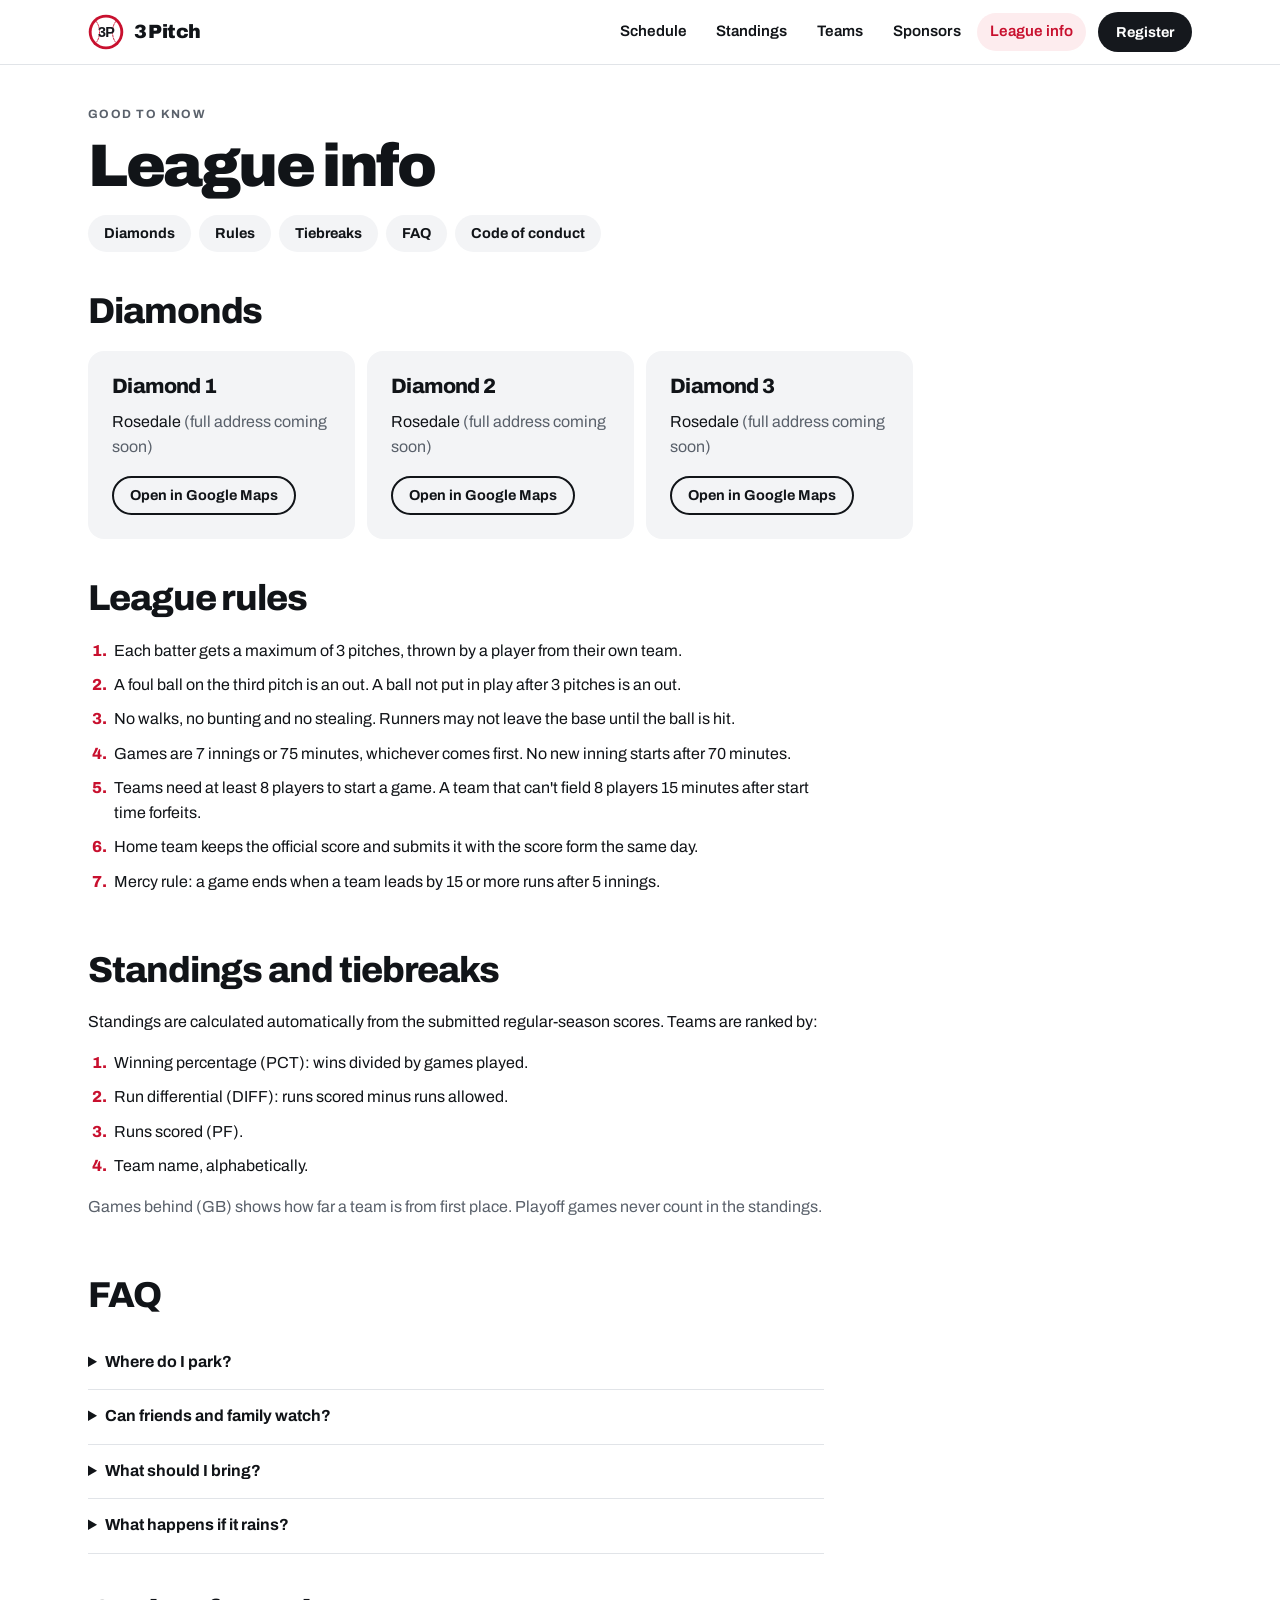
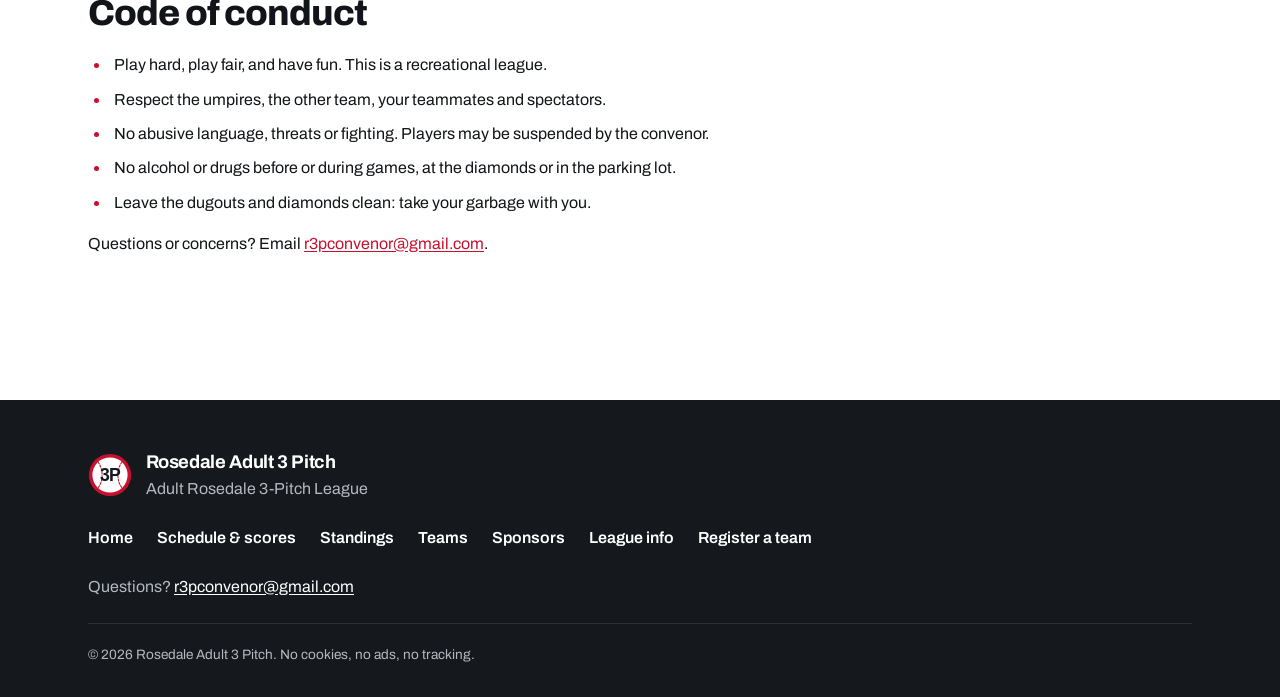
==== info.html @ 1a1a3fea "first submit" ====
<!doctype html>
<html lang="en">
<head>
  <meta charset="utf-8">
  <meta name="viewport" content="width=device-width, initial-scale=1">
  <title>League info | Rosedale Adult 3 Pitch</title>
  <meta name="description" content="Diamonds, rules, tiebreaks, FAQ and code of conduct for the Rosedale Adult 3 Pitch league.">
  <meta property="og:type" content="website">
  <meta property="og:site_name" content="Rosedale Adult 3 Pitch">
  <meta property="og:title" content="League info | Rosedale Adult 3 Pitch">
  <meta property="og:description" content="Diamonds, rules, tiebreaks, FAQ and code of conduct for the Rosedale Adult 3 Pitch league.">
  <meta property="og:image" content="og-image.png">
  <meta property="og:image:width" content="1200">
  <meta property="og:image:height" content="630">
  <meta name="twitter:card" content="summary_large_image">
  <link rel="icon" href="logo.svg" type="image/svg+xml">
  <link rel="alternate icon" href="favicon.png" type="image/png">
  <link rel="apple-touch-icon" href="apple-touch-icon.png">
  <link rel="preconnect" href="https://fonts.googleapis.com">
  <link rel="preconnect" href="https://fonts.gstatic.com" crossorigin>
  <link rel="stylesheet" href="https://fonts.googleapis.com/css2?family=Archivo:wght@400;500;600;700;800;900&display=swap">
  <link rel="stylesheet" href="style.css">
</head>
<body data-page="info">
  <main id="main" tabindex="-1">
    <noscript><div class="wrap section"><p>Please turn on JavaScript to see this page.</p></div></noscript>
  </main>
  <script src="config.js"></script>
  <script src="league.js"></script>
  <script src="site.js"></script>
  <script src="pages.js"></script>
</body>
</html>
---- style.css ----
/* =====================================================================
   COLOURS — the only place colours are written. Change them here.
   ===================================================================== */
:root {
  /* Main colour: league red. Dark enough to use for text and links on white. */
  --brand: #c8102e;
  /* Darker red for hovering over red buttons and links. */
  --brand-dark: #9a0c23;
  /* Very light red for subtle highlights. */
  --brand-tint: #fdecee;

  /* Accent colour: grey. This light grey is for decoration only (lines, dots)
     because it is too light to read as text on white. */
  --accent: #a3a8b0;
  /* Darker shade of the accent grey, used for small labels and secondary text. */
  --accent-text: #5a616b;

  /* Main text colour (near-black). */
  --ink: #111418;
  /* Page background. */
  --page: #ffffff;
  /* Light grey card background. */
  --card: #f3f4f6;
  /* Card background when hovered. */
  --card-hover: #eaecef;
  /* Thin lines between table rows and around boxes. */
  --line: #e1e4e8;
  /* Slightly stronger lines (bracket connectors, outlines). */
  --line-strong: #b9bec6;

  /* Dark footer and dark buttons. */
  --dark: #15181d;
  /* Dark button when hovered. */
  --dark-hover: #2b3038;
  /* Text on dark backgrounds. */
  --on-dark: #ffffff;
  /* Secondary text on dark backgrounds. */
  --on-dark-muted: #b4b9c1;

  /* "Confirmed" badge (green). */
  --ok-bg: #e2f4e7;
  --ok-text: #17663a;
  /* "Registered" badge and warnings (amber). */
  --warn-bg: #fff1d6;
  --warn-text: #7f4d00;
  --warn-line: #f0c46e;

  /* Keyboard focus ring. */
  --focus: #1f5fd1;
}

/* =====================================================================
   BASE
   ===================================================================== */
*, *::before, *::after { box-sizing: border-box; }
html { -webkit-text-size-adjust: 100%; scroll-padding-top: 5rem; }
body {
  margin: 0;
  font-family: "Archivo", system-ui, -apple-system, "Segoe UI", Roboto, sans-serif;
  font-size: 1rem;
  line-height: 1.55;
  color: var(--ink);
  background: var(--page);
  overflow-x: hidden;
  display: flex; flex-direction: column; min-height: 100vh;
}
main { flex: 1; }
img { max-width: 100%; height: auto; }
a { color: var(--brand); text-underline-offset: 0.15em; }
a:hover { color: var(--brand-dark); }
:focus-visible { outline: 3px solid var(--focus); outline-offset: 2px; border-radius: 4px; }
h1, h2, h3 { margin: 0; line-height: 1.1; letter-spacing: -0.03em; }
p { margin: 0 0 1rem; }
.wrap { width: 100%; max-width: 72rem; margin: 0 auto; padding: 0 1rem; }
@media (min-width: 640px) { .wrap { padding: 0 1.5rem; } }
.section { padding-top: 3rem; }
.section:last-child { padding-bottom: 4rem; }
main > .section:first-child, main > .wrap.section { padding-top: 2.5rem; }
.section-tight { padding-top: 2.5rem; }
.visually-hidden { position: absolute !important; width: 1px; height: 1px; overflow: hidden; clip: rect(0 0 0 0); white-space: nowrap; }
.muted { color: var(--accent-text); }
.nowrap { white-space: nowrap; }
.skip { position: absolute; left: -999px; top: 0; background: var(--dark); color: var(--on-dark); padding: 0.5rem 1rem; z-index: 100; }
.skip:focus { left: 0.5rem; top: 0.5rem; }

/* Typography */
.eyebrow {
  margin: 0 0 0.6rem;
  font-size: 0.75rem; font-weight: 700; letter-spacing: 0.12em; text-transform: uppercase;
  color: var(--accent-text);
}
.display { font-size: clamp(2.5rem, 8vw, 5rem); font-weight: 900; letter-spacing: -0.045em; }
.page-title { font-size: clamp(2.2rem, 6vw, 3.75rem); font-weight: 900; letter-spacing: -0.04em; margin-bottom: 1rem; }
.h2 { font-size: clamp(1.6rem, 4vw, 2.25rem); font-weight: 800; margin-bottom: 1.25rem; }
.h3 { font-size: 1.3rem; font-weight: 800; margin-bottom: 0.75rem; }
.lead { font-size: 1.15rem; color: var(--accent-text); max-width: 40rem; }

/* Buttons (pill-shaped) */
.btn {
  display: inline-flex; align-items: center; justify-content: center; gap: 0.4rem;
  min-height: 2.875rem; padding: 0.7rem 1.4rem;
  border-radius: 999px; border: 2px solid transparent;
  font: inherit; font-weight: 700; text-decoration: none; cursor: pointer; text-align: center;
  transition: background-color 0.15s, color 0.15s, border-color 0.15s;
}
.btn-sm { min-height: 2.25rem; padding: 0.4rem 1rem; font-size: 0.9rem; }
.btn-primary { background: var(--brand); color: var(--on-dark); }
.btn-primary:hover { background: var(--brand-dark); color: var(--on-dark); }
.btn-dark { background: var(--dark); color: var(--on-dark); }
.btn-dark:hover { background: var(--dark-hover); color: var(--on-dark); }
.btn-outline { border-color: var(--ink); color: var(--ink); background: transparent; }
.btn-outline:hover { background: var(--ink); color: var(--on-dark); }
.actions { display: flex; flex-wrap: wrap; gap: 0.75rem; margin-top: 1.5rem; }

/* =====================================================================
   TOP BAR
   ===================================================================== */
.topbar {
  position: sticky; top: 0; z-index: 50;
  background: var(--page); border-bottom: 1px solid var(--line);
}
.topbar-inner { display: flex; align-items: center; justify-content: space-between; min-height: 4rem; gap: 1rem; }
.brand { display: flex; align-items: center; gap: 0.6rem; text-decoration: none; color: var(--ink); font-weight: 900; font-size: 1.2rem; letter-spacing: -0.03em; }
.brand:hover { color: var(--ink); }
.brand img { width: 36px; height: 36px; }
.nav ul { list-style: none; margin: 0; padding: 0; display: flex; align-items: center; gap: 0.25rem; }
.nav-link {
  display: block; padding: 0.45rem 0.8rem; border-radius: 999px;
  color: var(--ink); text-decoration: none; font-weight: 600; font-size: 0.95rem;
}
.nav-link:hover { background: var(--card); color: var(--ink); }
.nav-link[aria-current="page"] { background: var(--brand-tint); color: var(--brand); }
.nav-cta { margin-left: 0.5rem; }
.nav-cta[aria-current="page"] { background: var(--brand); }
.menu-btn {
  display: none; align-items: center; gap: 0.5rem;
  background: var(--card); color: var(--ink); border: 0; border-radius: 999px;
  padding: 0.5rem 1rem; font: inherit; font-weight: 700; cursor: pointer;
}
.menu-icon, .menu-icon::before, .menu-icon::after {
  display: block; width: 16px; height: 2px; background: var(--ink); border-radius: 2px; position: relative;
}
.menu-icon::before, .menu-icon::after { content: ""; position: absolute; left: 0; }
.menu-icon::before { top: -5px; }
.menu-icon::after { top: 5px; }

@media (max-width: 860px) {
  .menu-btn { display: inline-flex; }
  .nav { display: none; position: absolute; left: 0; right: 0; top: 100%; background: var(--page); border-bottom: 1px solid var(--line); padding: 0.5rem 1rem 1rem; }
  .nav.open { display: block; }
  .nav ul { flex-direction: column; align-items: stretch; }
  .nav-link { padding: 0.75rem 1rem; }
  .nav-cta { margin: 0.5rem 0 0; }
}

/* =====================================================================
   FOOTER
   ===================================================================== */
.footer { background: var(--dark); color: var(--on-dark-muted); margin-top: 4rem; padding: 3rem 0 2rem; }
.footer a { color: var(--on-dark); }
.footer a:hover { color: var(--on-dark-muted); }
.footer-inner { display: grid; gap: 1.5rem; }
.footer-brand { display: flex; align-items: center; gap: 0.85rem; }
.footer-brand strong { color: var(--on-dark); font-size: 1.15rem; letter-spacing: -0.02em; }
.footer-brand p { margin: 0; }
.footer-links { list-style: none; margin: 0; padding: 0; display: flex; flex-wrap: wrap; gap: 0.5rem 1.5rem; }
.footer-links a { text-decoration: none; font-weight: 600; }
.footer-links a:hover { text-decoration: underline; }
.footer-contact { margin: 0; }
.footer-small { margin: 0; font-size: 0.85rem; border-top: 1px solid var(--dark-hover); padding-top: 1.25rem; }

/* =====================================================================
   HOME
   ===================================================================== */
.hero { padding: 3rem 0 1rem; }
.hero-inner { display: grid; grid-template-columns: 1fr; gap: 2rem; align-items: center; }
.hero-logo { width: 180px; height: 180px; justify-self: start; grid-row: 1; }
@media (min-width: 800px) {
  .hero { padding: 5rem 0 2rem; }
  .hero-inner { grid-template-columns: 1fr auto; }
  .hero-logo { width: 280px; height: 280px; grid-row: auto; }
}
.countdown { margin-top: 2rem; }
.countdown-label { font-weight: 700; margin-bottom: 0.6rem; }
.countdown-grid { display: flex; flex-wrap: wrap; gap: 0.6rem; }
.cd-unit { background: var(--card); border-radius: 16px; padding: 0.75rem 0.5rem; min-width: 4.6rem; text-align: center; }
.cd-num { display: block; font-size: 2rem; font-weight: 900; letter-spacing: -0.03em; font-variant-numeric: tabular-nums; line-height: 1.1; }
.cd-lbl { display: block; font-size: 0.7rem; font-weight: 700; text-transform: uppercase; letter-spacing: 0.1em; color: var(--accent-text); }
.countdown-status { font-size: 1.15rem; font-weight: 700; display: flex; align-items: center; gap: 0.6rem; flex-wrap: wrap; }
.live-dot { width: 0.7rem; height: 0.7rem; border-radius: 50%; background: var(--brand); animation: pulse 1.6s infinite; }
@keyframes pulse { 50% { opacity: 0.35; } }

.facts { display: grid; grid-template-columns: repeat(auto-fit, minmax(13rem, 1fr)); gap: 0.75rem; margin: 0; }
.fact { background: var(--card); border-radius: 16px; padding: 1.1rem 1.25rem; }
.fact dt { font-size: 0.75rem; font-weight: 700; letter-spacing: 0.12em; text-transform: uppercase; color: var(--accent-text); margin-bottom: 0.3rem; }
.fact dd { margin: 0; font-size: 1.25rem; font-weight: 800; letter-spacing: -0.02em; line-height: 1.25; }
.fact-sub { display: block; font-size: 0.9rem; font-weight: 500; color: var(--accent-text); letter-spacing: 0; margin-top: 0.2rem; }
.fact-wide { grid-column: 1 / -1; }
.fact-text { font-size: 1.05rem !important; font-weight: 600 !important; }

.logo-strip { list-style: none; margin: 0; padding: 1.5rem; display: flex; flex-wrap: wrap; align-items: center; gap: 1.5rem 2.5rem; border-top: 1px solid var(--line); border-bottom: 1px solid var(--line); }
.logo-strip img { max-height: 56px; width: auto; }
.logo-name { font-weight: 800; color: var(--ink); }

.card { background: var(--card); border-radius: 16px; padding: 1.5rem; }
.card-grid { list-style: none; margin: 0; padding: 0; display: grid; grid-template-columns: repeat(auto-fill, minmax(15rem, 1fr)); gap: 0.75rem; }
.card-link { display: flex; flex-direction: column; height: 100%; text-decoration: none; color: var(--ink); transition: background-color 0.15s, transform 0.15s; }
.card-link:hover { background: var(--card-hover); color: var(--ink); transform: translateY(-2px); }
.card-title { font-size: 1.25rem; font-weight: 800; letter-spacing: -0.02em; }
.card-text { color: var(--accent-text); margin-top: 0.35rem; flex: 1; }
.card-arrow { margin-top: 1rem; font-size: 1.25rem; color: var(--brand); font-weight: 700; }
.contact { display: flex; flex-wrap: wrap; align-items: center; justify-content: space-between; gap: 1.5rem; padding: 2rem; }
.contact .h2 { margin-bottom: 0.5rem; }
.contact p { margin: 0; color: var(--accent-text); }
.contact .btn { overflow-wrap: anywhere; }

/* =====================================================================
   TABLES, TABS, BADGES, NOTICES
   ===================================================================== */
.controls { display: flex; flex-wrap: wrap; align-items: flex-end; gap: 1rem; margin: 1.5rem 0 0.5rem; }
.segmented { display: inline-flex; flex-wrap: wrap; background: var(--card); border-radius: 999px; padding: 0.25rem; gap: 0.25rem; max-width: 100%; }
.segmented button {
  border: 0; background: transparent; color: var(--ink); font: inherit; font-weight: 700; font-size: 0.95rem;
  padding: 0.5rem 1.1rem; border-radius: 999px; cursor: pointer;
}
.segmented button:hover { background: var(--card-hover); }
.segmented button[aria-pressed="true"] { background: var(--dark); color: var(--on-dark); }
.select { display: flex; flex-direction: column; gap: 0.3rem; }
.select span { font-size: 0.75rem; font-weight: 700; letter-spacing: 0.12em; text-transform: uppercase; color: var(--accent-text); }
.select select {
  font: inherit; font-weight: 600; color: var(--ink); background: var(--page);
  border: 1px solid var(--line-strong); border-radius: 999px; padding: 0.55rem 1rem; min-width: 14rem; max-width: 100%;
}

.day { margin-top: 2rem; }
.day-title { font-size: 1.35rem; font-weight: 800; margin-bottom: 0.6rem; }
.division { margin-top: 2.25rem; }
.division-head { display: flex; flex-wrap: wrap; align-items: baseline; justify-content: space-between; gap: 0.5rem 1rem; }
.count { margin: 0 0 0.75rem; color: var(--accent-text); font-weight: 600; }

.table-wrap { width: 100%; overflow-x: auto; -webkit-overflow-scrolling: touch; border: 1px solid var(--line); border-radius: 16px; }
.table { width: 100%; border-collapse: collapse; font-variant-numeric: tabular-nums; }
.table th, .table td { padding: 0.8rem 1rem; text-align: left; border-bottom: 1px solid var(--line); vertical-align: middle; }
.table tbody tr:last-child > * { border-bottom: 0; }
.table thead th {
  font-size: 0.72rem; font-weight: 700; letter-spacing: 0.1em; text-transform: uppercase; color: var(--accent-text);
  white-space: nowrap; background: var(--card);
}
.table abbr { text-decoration: none; cursor: help; }
.table .num { text-align: right; white-space: nowrap; }
.table .team { font-weight: 700; min-width: 9rem; }
.table .rank { width: 2.5rem; color: var(--accent-text); }
.table .notes { min-width: 12rem; }
.table .strong { font-weight: 800; }
.win { font-weight: 800; }
.at { color: var(--accent-text); padding: 0 0.15rem; }
.score { display: inline-flex; gap: 0.35rem; }
.dash { color: var(--accent-text); }
.upcoming { font-size: 0.8rem; font-weight: 700; text-transform: uppercase; letter-spacing: 0.08em; color: var(--accent-text); }
.standings td, .standings th { padding: 0.75rem 0.75rem; }

.badge { display: inline-block; padding: 0.2rem 0.7rem; border-radius: 999px; font-size: 0.8rem; font-weight: 700; }
.badge-ok { background: var(--ok-bg); color: var(--ok-text); }
.badge-warn { background: var(--warn-bg); color: var(--warn-text); }
.waitlist { margin: 0.75rem 0 0; font-weight: 700; color: var(--warn-text); }

.notice { background: var(--card); border-radius: 16px; padding: 1.25rem 1.5rem; margin: 1rem 0; font-weight: 600; }
.notice p { margin: 0; }
.notice-warn { background: var(--warn-bg); color: var(--warn-text); border: 1px solid var(--warn-line); }
.loading { color: var(--accent-text); margin-top: 1.5rem; }
.checked { margin-top: 1.25rem; font-size: 0.85rem; color: var(--accent-text); }

/* =====================================================================
   PLAYOFF BRACKET
   ===================================================================== */
.bracket-section { margin-top: 3.5rem; }
.bracket-block { margin-bottom: 2.5rem; }
.bracket-scroll { width: 100%; overflow-x: auto; -webkit-overflow-scrolling: touch; padding-bottom: 0.5rem; }
.bracket { --bk-gap: 2.5rem; min-width: max-content; }
.bracket.neat { display: grid; column-gap: var(--bk-gap); }
.bk-round { margin: 0 0 0.5rem; font-size: 0.75rem; font-weight: 700; letter-spacing: 0.12em; text-transform: uppercase; color: var(--accent-text); }
.bk-slot { position: relative; display: flex; align-items: center; padding: 0.4rem 0; }
.bk-game { width: 100%; min-width: 12rem; background: var(--card); border-radius: 12px; overflow: hidden; position: relative; z-index: 1; }
.bk-team { display: flex; justify-content: space-between; gap: 1rem; padding: 0.55rem 0.9rem; font-variant-numeric: tabular-nums; }
.bk-team + .bk-team { border-top: 1px solid var(--line); }
.bk-score { min-width: 1.5rem; text-align: right; }
/* Thin connector lines between rounds */
.feeds-top::after, .feeds-bottom::after, .fed::before { content: ""; position: absolute; width: calc(var(--bk-gap) / 2); }
.feeds-top::after { right: calc(var(--bk-gap) / -2); top: 50%; bottom: 0; border-top: 1px solid var(--line-strong); border-right: 1px solid var(--line-strong); }
.feeds-bottom::after { right: calc(var(--bk-gap) / -2); top: 0; bottom: 50%; border-bottom: 1px solid var(--line-strong); border-right: 1px solid var(--line-strong); }
.fed::before { left: calc(var(--bk-gap) / -2); top: 50%; border-top: 1px solid var(--line-strong); }
.bracket.loose { display: flex; gap: 1.5rem; }
.bk-col { display: flex; flex-direction: column; min-width: 12rem; }
.bk-col-games { display: flex; flex-direction: column; justify-content: space-around; flex: 1; gap: 0.5rem; }
.champion { display: inline-block; margin-top: 1.25rem; background: var(--dark); color: var(--on-dark); border-radius: 16px; padding: 1.25rem 1.75rem; }
.champion .eyebrow { color: var(--on-dark-muted); margin-bottom: 0.25rem; }
.champion-name { margin: 0; font-size: 1.75rem; font-weight: 900; letter-spacing: -0.03em; }

/* =====================================================================
   REGISTER, SPONSORS, INFO
   ===================================================================== */
.steps, .rules { padding-left: 1.4rem; max-width: 46rem; }
.steps li, .rules li { margin-bottom: 0.6rem; padding-left: 0.25rem; }
.steps li::marker, .rules li::marker { font-weight: 800; color: var(--brand); }
.form-frame { border: 1px solid var(--line); border-radius: 16px; overflow: hidden; background: var(--page); }
.form-frame iframe { display: block; width: 100%; height: 1400px; border: 0; }
.soon { max-width: 40rem; }
.soon .btn { overflow-wrap: anywhere; }

.sponsor-grid, .package-grid, .venue-grid { list-style: none; margin: 0; padding: 0; display: grid; gap: 0.75rem; }
.sponsor-grid { grid-template-columns: repeat(auto-fill, minmax(13rem, 1fr)); }
.sponsor a { color: var(--ink); text-decoration: none; display: block; }
.sponsor img { display: block; max-height: 80px; width: auto; margin-bottom: 0.75rem; }
.sponsor-name { font-weight: 800; font-size: 1.1rem; }
.package-grid { grid-template-columns: repeat(auto-fit, minmax(16rem, 1fr)); }
.package { display: flex; flex-direction: column; }
.package.featured { background: var(--brand-tint); }
.package-name { font-size: 1.1rem; font-weight: 800; text-transform: uppercase; letter-spacing: 0.06em; }
.package-price { font-size: 2.5rem; font-weight: 900; letter-spacing: -0.04em; margin: 0.25rem 0 0.75rem; }
.perks { padding-left: 1.2rem; flex: 1; margin: 0 0 1.25rem; }
.perks li { margin-bottom: 0.35rem; }
.venue-grid { grid-template-columns: repeat(auto-fill, minmax(15rem, 1fr)); }
.toc { display: flex; flex-wrap: wrap; gap: 0.5rem; }
.toc a { background: var(--card); color: var(--ink); text-decoration: none; font-weight: 700; padding: 0.45rem 1rem; border-radius: 999px; font-size: 0.9rem; }
.toc a:hover { background: var(--card-hover); }
.faq { max-width: 46rem; }
.faq details { border-bottom: 1px solid var(--line); padding: 0.9rem 0; }
.faq summary { font-weight: 700; cursor: pointer; }
.faq details p { margin: 0.6rem 0 0; color: var(--accent-text); }

/* Respect "reduce motion" */
@media (prefers-reduced-motion: reduce) {
  *, *::before, *::after { animation: none !important; transition: none !important; scroll-behavior: auto !important; }
  .card-link:hover { transform: none; }
}
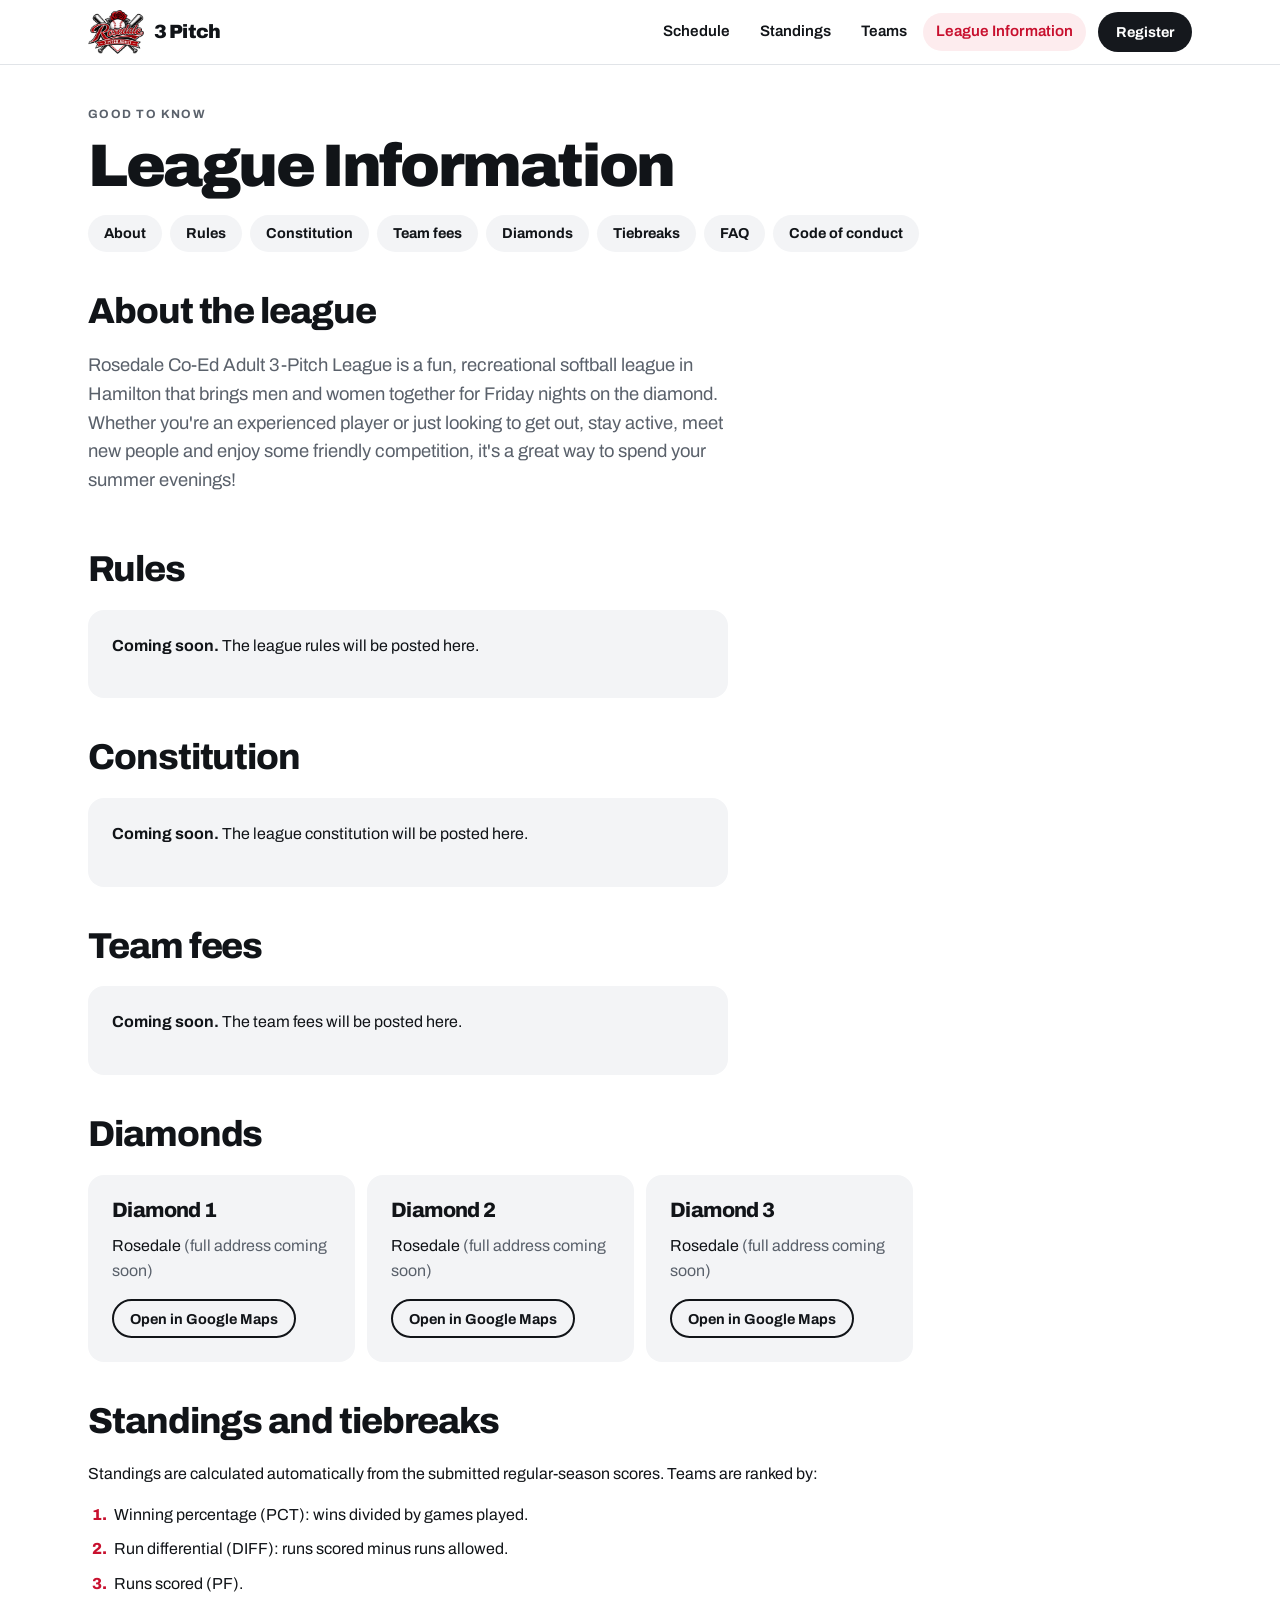
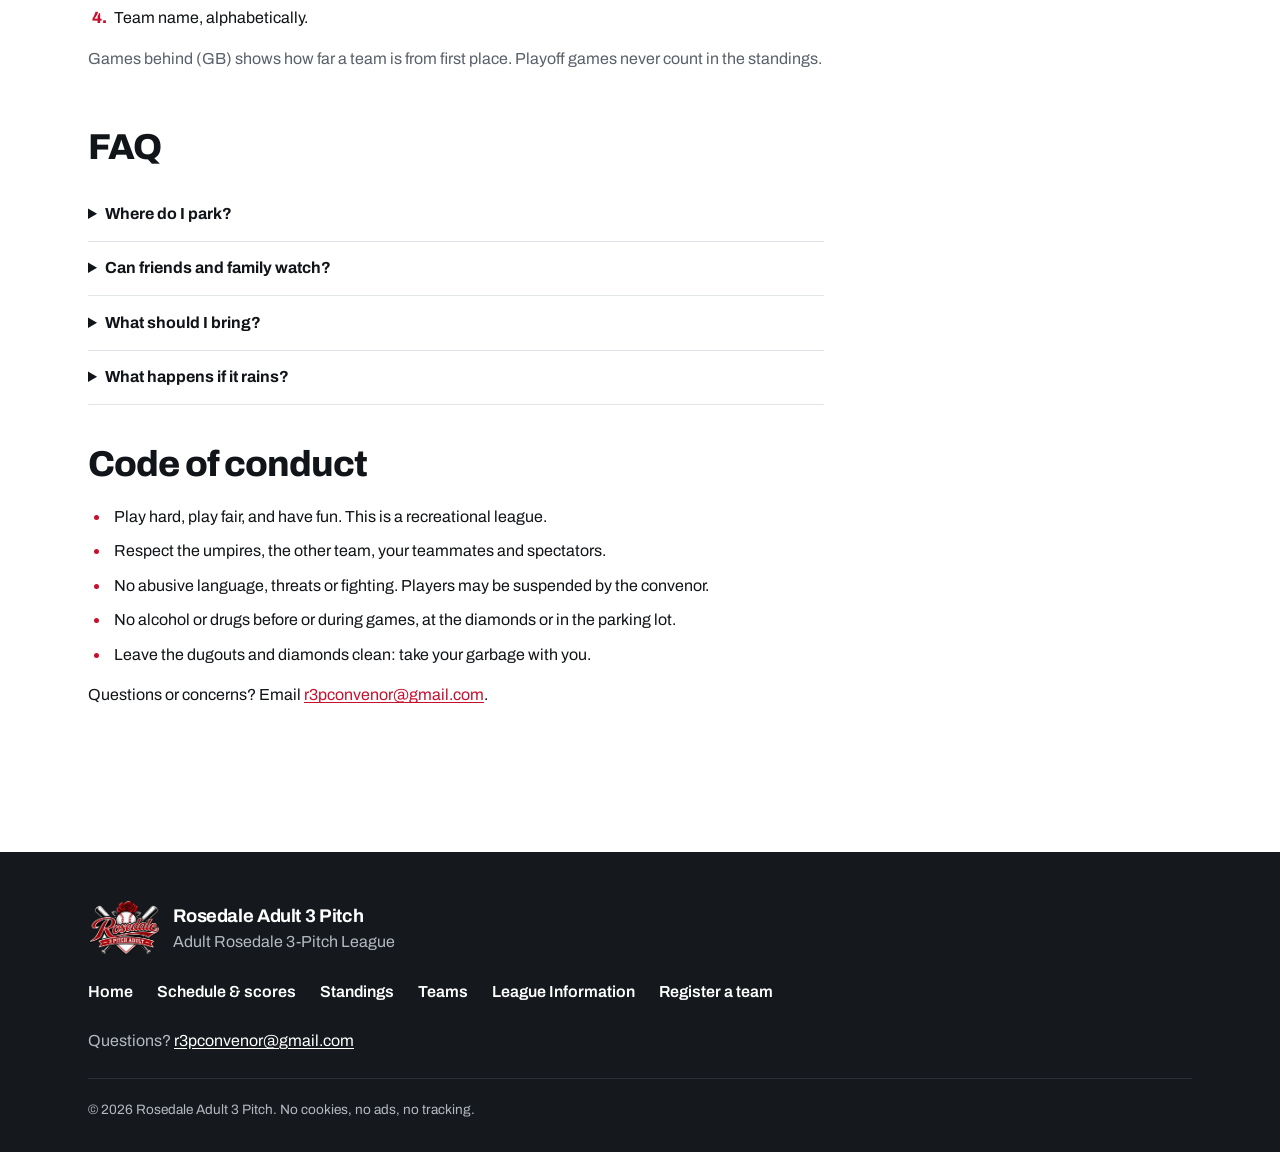
==== commit e2eba94e: "New logo, simple team list, League Information page - Replace placeholder logo with the real Rosedal" ====
--- a/info.html
+++ b/info.html
@@ -3,18 +3,17 @@
 <head>
   <meta charset="utf-8">
   <meta name="viewport" content="width=device-width, initial-scale=1">
-  <title>League info | Rosedale Adult 3 Pitch</title>
-  <meta name="description" content="Diamonds, rules, tiebreaks, FAQ and code of conduct for the Rosedale Adult 3 Pitch league.">
+  <title>League Information | Rosedale Adult 3 Pitch</title>
+  <meta name="description" content="Rosedale Co-Ed Adult 3-Pitch League: a fun, recreational softball league in Hamilton on Friday nights.">
   <meta property="og:type" content="website">
   <meta property="og:site_name" content="Rosedale Adult 3 Pitch">
-  <meta property="og:title" content="League info | Rosedale Adult 3 Pitch">
-  <meta property="og:description" content="Diamonds, rules, tiebreaks, FAQ and code of conduct for the Rosedale Adult 3 Pitch league.">
+  <meta property="og:title" content="League Information | Rosedale Adult 3 Pitch">
+  <meta property="og:description" content="Rosedale Co-Ed Adult 3-Pitch League: a fun, recreational softball league in Hamilton on Friday nights.">
   <meta property="og:image" content="og-image.png">
   <meta property="og:image:width" content="1200">
   <meta property="og:image:height" content="630">
   <meta name="twitter:card" content="summary_large_image">
-  <link rel="icon" href="logo.svg" type="image/svg+xml">
-  <link rel="alternate icon" href="favicon.png" type="image/png">
+  <link rel="icon" href="favicon.png" type="image/png">
   <link rel="apple-touch-icon" href="apple-touch-icon.png">
   <link rel="preconnect" href="https://fonts.googleapis.com">
   <link rel="preconnect" href="https://fonts.gstatic.com" crossorigin>
--- a/style.css
+++ b/style.css
@@ -122,7 +122,7 @@
 .topbar-inner { display: flex; align-items: center; justify-content: space-between; min-height: 4rem; gap: 1rem; }
 .brand { display: flex; align-items: center; gap: 0.6rem; text-decoration: none; color: var(--ink); font-weight: 900; font-size: 1.2rem; letter-spacing: -0.03em; }
 .brand:hover { color: var(--ink); }
-.brand img { width: 36px; height: 36px; }
+.brand img { width: auto; height: 44px; }
 .nav ul { list-style: none; margin: 0; padding: 0; display: flex; align-items: center; gap: 0.25rem; }
 .nav-link {
   display: block; padding: 0.45rem 0.8rem; border-radius: 999px;
@@ -161,6 +161,7 @@
 .footer a:hover { color: var(--on-dark-muted); }
 .footer-inner { display: grid; gap: 1.5rem; }
 .footer-brand { display: flex; align-items: center; gap: 0.85rem; }
+.footer-brand img { width: auto; height: 56px; }
 .footer-brand strong { color: var(--on-dark); font-size: 1.15rem; letter-spacing: -0.02em; }
 .footer-brand p { margin: 0; }
 .footer-links { list-style: none; margin: 0; padding: 0; display: flex; flex-wrap: wrap; gap: 0.5rem 1.5rem; }
@@ -174,11 +175,11 @@
    ===================================================================== */
 .hero { padding: 3rem 0 1rem; }
 .hero-inner { display: grid; grid-template-columns: 1fr; gap: 2rem; align-items: center; }
-.hero-logo { width: 180px; height: 180px; justify-self: start; grid-row: 1; }
+.hero-logo { width: 240px; height: auto; justify-self: start; grid-row: 1; }
 @media (min-width: 800px) {
   .hero { padding: 5rem 0 2rem; }
   .hero-inner { grid-template-columns: 1fr auto; }
-  .hero-logo { width: 280px; height: 280px; grid-row: auto; }
+  .hero-logo { width: 380px; height: auto; grid-row: auto; }
 }
 .countdown { margin-top: 2rem; }
 .countdown-label { font-weight: 700; margin-bottom: 0.6rem; }
@@ -197,10 +198,6 @@
 .fact-sub { display: block; font-size: 0.9rem; font-weight: 500; color: var(--accent-text); letter-spacing: 0; margin-top: 0.2rem; }
 .fact-wide { grid-column: 1 / -1; }
 .fact-text { font-size: 1.05rem !important; font-weight: 600 !important; }
-
-.logo-strip { list-style: none; margin: 0; padding: 1.5rem; display: flex; flex-wrap: wrap; align-items: center; gap: 1.5rem 2.5rem; border-top: 1px solid var(--line); border-bottom: 1px solid var(--line); }
-.logo-strip img { max-height: 56px; width: auto; }
-.logo-name { font-weight: 800; color: var(--ink); }
 
 .card { background: var(--card); border-radius: 16px; padding: 1.5rem; }
 .card-grid { list-style: none; margin: 0; padding: 0; display: grid; grid-template-columns: repeat(auto-fill, minmax(15rem, 1fr)); gap: 0.75rem; }
@@ -297,7 +294,7 @@
 .champion-name { margin: 0; font-size: 1.75rem; font-weight: 900; letter-spacing: -0.03em; }
 
 /* =====================================================================
-   REGISTER, SPONSORS, INFO
+   REGISTER, INFO
    ===================================================================== */
 .steps, .rules { padding-left: 1.4rem; max-width: 46rem; }
 .steps li, .rules li { margin-bottom: 0.6rem; padding-left: 0.25rem; }
@@ -307,19 +304,10 @@
 .soon { max-width: 40rem; }
 .soon .btn { overflow-wrap: anywhere; }
 
-.sponsor-grid, .package-grid, .venue-grid { list-style: none; margin: 0; padding: 0; display: grid; gap: 0.75rem; }
-.sponsor-grid { grid-template-columns: repeat(auto-fill, minmax(13rem, 1fr)); }
-.sponsor a { color: var(--ink); text-decoration: none; display: block; }
-.sponsor img { display: block; max-height: 80px; width: auto; margin-bottom: 0.75rem; }
-.sponsor-name { font-weight: 800; font-size: 1.1rem; }
-.package-grid { grid-template-columns: repeat(auto-fit, minmax(16rem, 1fr)); }
-.package { display: flex; flex-direction: column; }
-.package.featured { background: var(--brand-tint); }
-.package-name { font-size: 1.1rem; font-weight: 800; text-transform: uppercase; letter-spacing: 0.06em; }
-.package-price { font-size: 2.5rem; font-weight: 900; letter-spacing: -0.04em; margin: 0.25rem 0 0.75rem; }
-.perks { padding-left: 1.2rem; flex: 1; margin: 0 0 1.25rem; }
-.perks li { margin-bottom: 0.35rem; }
+.venue-grid { list-style: none; margin: 0; padding: 0; display: grid; gap: 0.75rem; }
 .venue-grid { grid-template-columns: repeat(auto-fill, minmax(15rem, 1fr)); }
+.team-grid { list-style: none; margin: 0; padding: 0; display: grid; grid-template-columns: repeat(auto-fill, minmax(14rem, 1fr)); gap: 0.75rem; }
+.team-card { font-weight: 800; font-size: 1.1rem; letter-spacing: -0.01em; border-left: 4px solid var(--brand); }
 .toc { display: flex; flex-wrap: wrap; gap: 0.5rem; }
 .toc a { background: var(--card); color: var(--ink); text-decoration: none; font-weight: 700; padding: 0.45rem 1rem; border-radius: 999px; font-size: 0.9rem; }
 .toc a:hover { background: var(--card-hover); }
